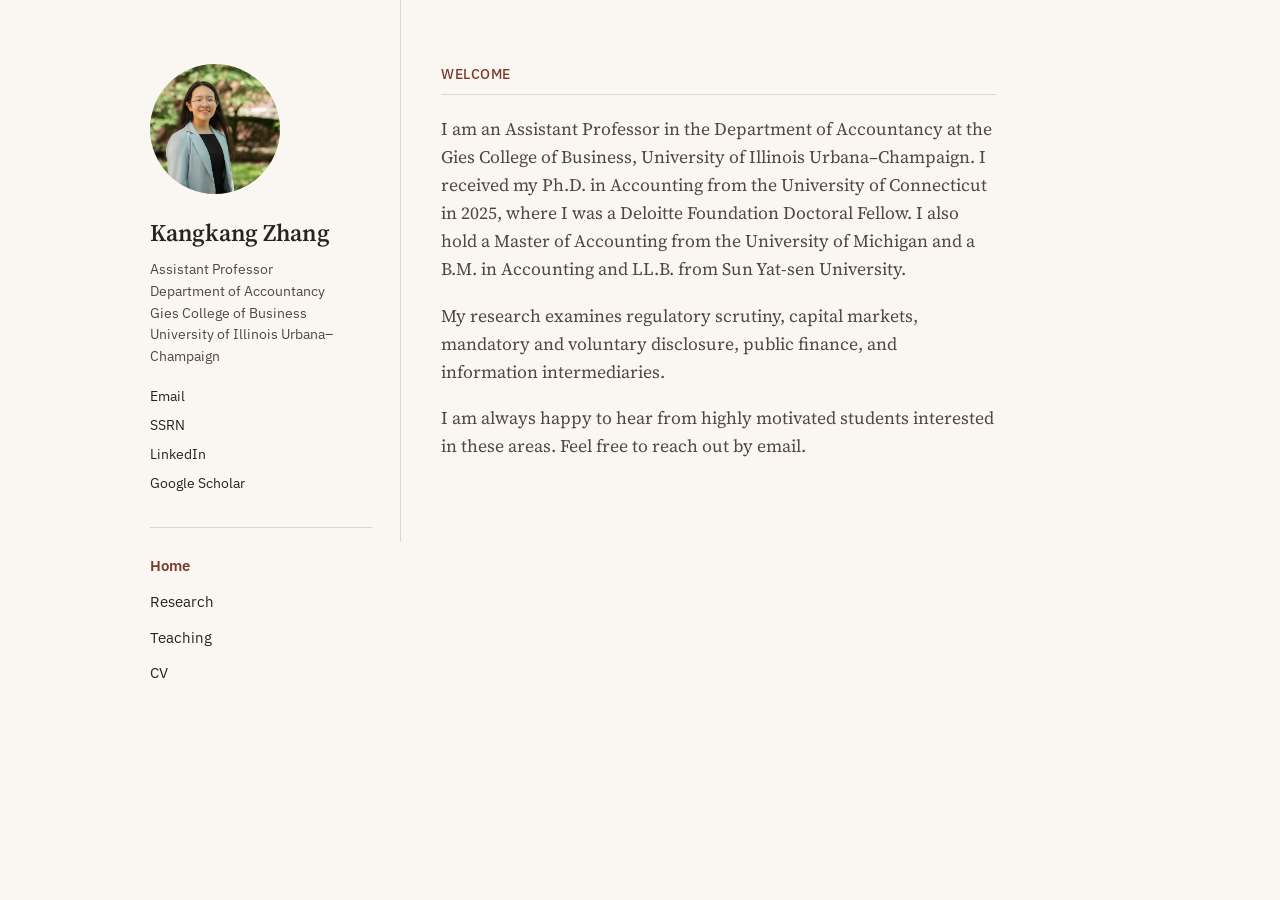
==== index.html @ a30b2885 "Add files via upload" ====
<!DOCTYPE html>
<html lang="en">
<head>
<meta charset="UTF-8">
<meta name="viewport" content="width=device-width, initial-scale=1.0">
<title>Kangkang Zhang</title>
<link rel="preconnect" href="https://fonts.googleapis.com">
<link rel="preconnect" href="https://fonts.gstatic.com" crossorigin>
<link href="https://fonts.googleapis.com/css2?family=Source+Serif+4:opsz,wght@8..60,400;8..60,600&family=IBM+Plex+Sans:wght@400;500&display=swap" rel="stylesheet">
<link rel="stylesheet" href="style.css">
</head>
<body>

<div class="layout">

  <aside class="sidebar">
    <div class="avatar"><img src="photo.jpg" alt="" onerror="this.parentElement.textContent='Add photo.jpg'"></div>
    <h1>Kangkang Zhang</h1>
    <p class="role">Assistant Professor<br>Department of Accountancy<br>Gies College of Business<br>University of Illinois Urbana&ndash;Champaign</p>
    <div class="contact-links">
      <a href="mailto:kkzhang@illinois.edu">Email</a>
      <a href="https://papers.ssrn.com/sol3/cf_dev/AbsByAuth.cfm?per_id=3709389">SSRN</a>
      <a href="https://www.linkedin.com/in/kangkangzhang">LinkedIn</a>
      <a href="https://scholar.google.com/citations?user=HR7FP2oAAAAJ&hl=en">Google Scholar</a>
    </div>
    <nav>
      <a href="index.html" class="active">Home</a>
      <a href="research.html">Research</a>
      <a href="teaching.html">Teaching</a>
      <a href="cv.html">CV</a>
    </nav>
  </aside>

  <main>
    <h2 class="page-title">Welcome</h2>
    <div class="lede">
      <p>
        I am an Assistant Professor in the Department of Accountancy at the Gies College of
        Business, University of Illinois Urbana&ndash;Champaign. I received my Ph.D. in
        Accounting from the University of Connecticut in 2025, where I was a Deloitte
        Foundation Doctoral Fellow. I also hold a Master of Accounting from the University of
        Michigan and a B.M. in Accounting and LL.B. from Sun Yat-sen University.
      </p>
      <p>
        My research examines regulatory scrutiny, capital markets, mandatory and voluntary
        disclosure, public finance, and information intermediaries.
      </p>
      <p>
        I am always happy to hear from highly motivated students interested in these areas. Feel
        free to reach out by email.
      </p>
    </div>
  </main>

</div>

</body>
</html>
---- style.css ----
:root {
  --ink: #262320;
  --ink-soft: #52483f;
  --paper: #faf7f2;
  --rule: #ded5c6;
  --accent: #7a3b2e;
  --serif: "Source Serif 4", Georgia, serif;
  --sans: "IBM Plex Sans", -apple-system, sans-serif;
}

* { box-sizing: border-box; }

body {
  margin: 0;
  background: var(--paper);
  color: var(--ink);
  font-family: var(--serif);
  font-size: 18px;
  line-height: 1.6;
  -webkit-font-smoothing: antialiased;
}

a { color: var(--accent); }

.layout {
  display: flex;
  max-width: 980px;
  margin: 0 auto;
  min-height: 100vh;
  align-items: flex-start;
}

/* Sidebar */
.sidebar {
  width: 250px;
  flex-shrink: 0;
  padding: 64px 28px 40px 0;
  position: sticky;
  top: 0;
}

.avatar {
  width: 130px;
  height: 130px;
  border-radius: 50%;
  background: var(--rule);
  margin-bottom: 20px;
  display: flex;
  align-items: center;
  justify-content: center;
  font-family: var(--sans);
  font-size: 0.75rem;
  color: var(--ink-soft);
  text-align: center;
  overflow: hidden;
}

.avatar img {
  width: 100%;
  height: 100%;
  object-fit: cover;
}

.sidebar h1 {
  font-size: 1.5rem;
  font-weight: 600;
  margin: 0 0 6px;
  letter-spacing: -0.01em;
}

.sidebar .role {
  font-family: var(--sans);
  color: var(--ink-soft);
  font-size: 0.9rem;
  margin: 0 0 20px;
  line-height: 1.5;
}

.sidebar .contact-links {
  font-family: var(--sans);
  font-size: 0.85rem;
  margin-bottom: 32px;
}

.sidebar .contact-links a {
  display: block;
  color: var(--ink);
  text-decoration: none;
  margin-bottom: 6px;
  border-bottom: 1px solid transparent;
}

.sidebar .contact-links a:hover {
  color: var(--accent);
}

.sidebar nav {
  font-family: var(--sans);
  font-size: 0.92rem;
  border-top: 1px solid var(--rule);
  padding-top: 20px;
}

.sidebar nav a {
  display: block;
  color: var(--ink);
  text-decoration: none;
  padding: 6px 0;
}

.sidebar nav a:hover,
.sidebar nav a.active {
  color: var(--accent);
}

.sidebar nav a.active {
  font-weight: 600;
}

/* Main content */
main {
  flex: 1;
  padding: 64px 24px 64px 40px;
  border-left: 1px solid var(--rule);
  max-width: 620px;
}

main h2.page-title {
  font-family: var(--sans);
  font-weight: 500;
  font-size: 0.85rem;
  color: var(--accent);
  margin: 0 0 20px;
  padding-bottom: 8px;
  border-bottom: 1px solid var(--rule);
  text-transform: uppercase;
  letter-spacing: 0.04em;
}

.lede {
  font-size: 1.1rem;
  color: var(--ink-soft);
}

.lede p {
  margin: 0 0 18px;
}

/* Papers */
.paper {
  margin-bottom: 32px;
  padding-bottom: 28px;
  border-bottom: 1px solid var(--rule);
}

.paper:last-child {
  border-bottom: none;
}

.paper h3 {
  font-size: 1.1rem;
  font-weight: 600;
  margin: 0 0 4px;
}

.paper .meta {
  font-family: var(--sans);
  font-size: 0.85rem;
  color: var(--ink-soft);
  margin: 0 0 10px;
}

.paper p {
  margin: 0 0 10px;
}

.paper .links a {
  font-family: var(--sans);
  font-size: 0.85rem;
  margin-right: 14px;
}

/* Teaching */
.course {
  margin-bottom: 24px;
  padding-bottom: 20px;
  border-bottom: 1px solid var(--rule);
}

.course:last-child {
  border-bottom: none;
}

.course h3 {
  font-size: 1.05rem;
  font-weight: 600;
  margin: 0 0 4px;
}

.course .meta {
  font-family: var(--sans);
  font-size: 0.85rem;
  color: var(--ink-soft);
  margin: 0 0 8px;
}

/* CV page */
.cv-box {
  font-family: var(--sans);
  border: 1px solid var(--rule);
  padding: 24px;
  border-radius: 4px;
}

.cv-box a.download-btn {
  display: inline-block;
  background: var(--accent);
  color: var(--paper);
  text-decoration: none;
  padding: 10px 18px;
  font-size: 0.9rem;
  border-radius: 3px;
  margin-top: 10px;
}

.cv-box p {
  margin: 0 0 4px;
}

/* Mobile */
@media (max-width: 760px) {
  .layout {
    flex-direction: column;
  }
  .sidebar {
    width: 100%;
    position: static;
    padding: 40px 24px 24px;
  }
  main {
    border-left: none;
    border-top: 1px solid var(--rule);
    padding: 32px 24px 56px;
    max-width: 100%;
  }
  .sidebar nav {
    display: flex;
    gap: 18px;
    border-top: none;
    padding-top: 0;
  }
  .sidebar nav a {
    padding: 0;
  }
}
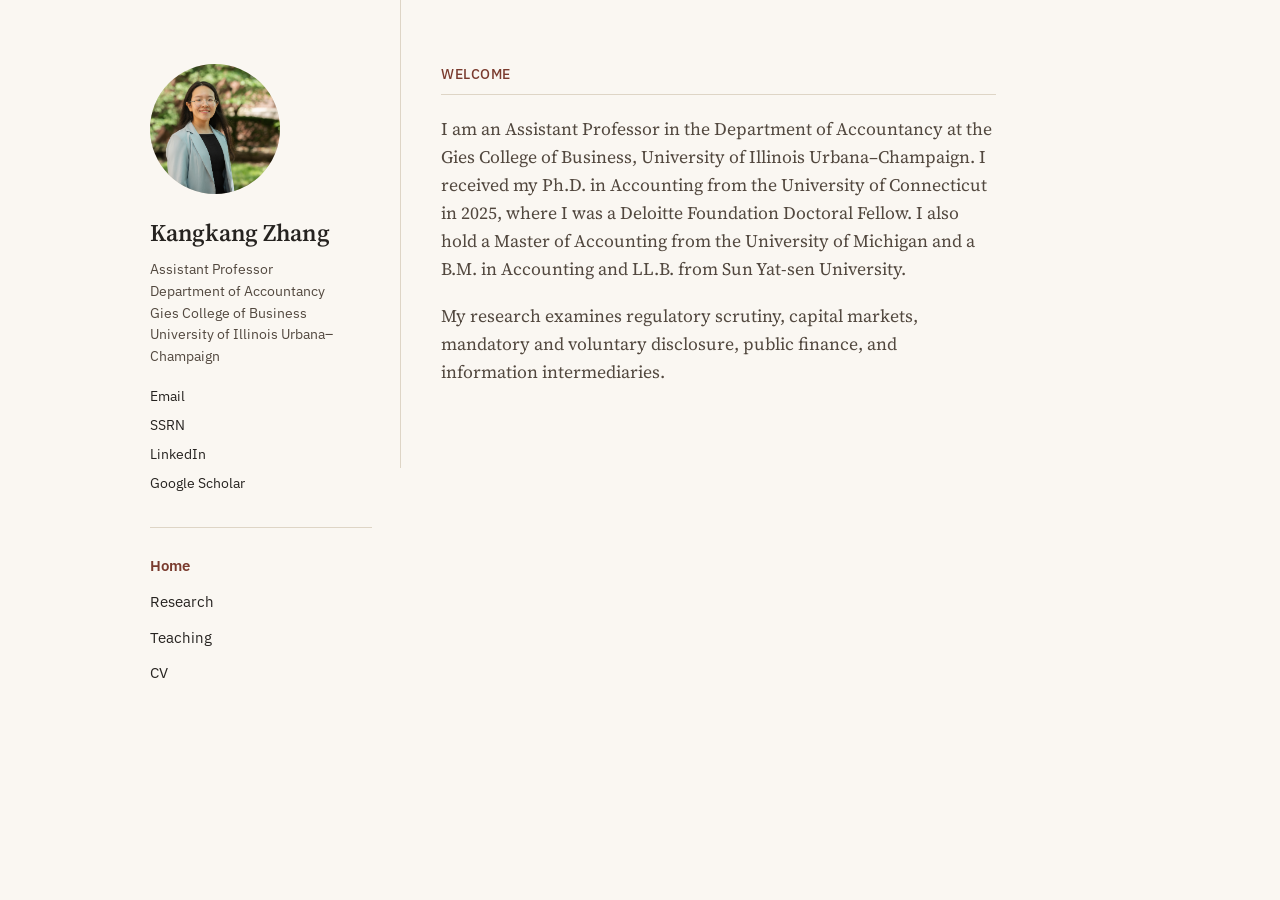
==== commit aff073ba: "Update index.html" ====
--- a/index.html
+++ b/index.html
@@ -45,9 +45,6 @@
         My research examines regulatory scrutiny, capital markets, mandatory and voluntary
         disclosure, public finance, and information intermediaries.
       </p>
-      <p>
-        I am always happy to hear from highly motivated students interested in these areas. Feel
-        free to reach out by email.
       </p>
     </div>
   </main>
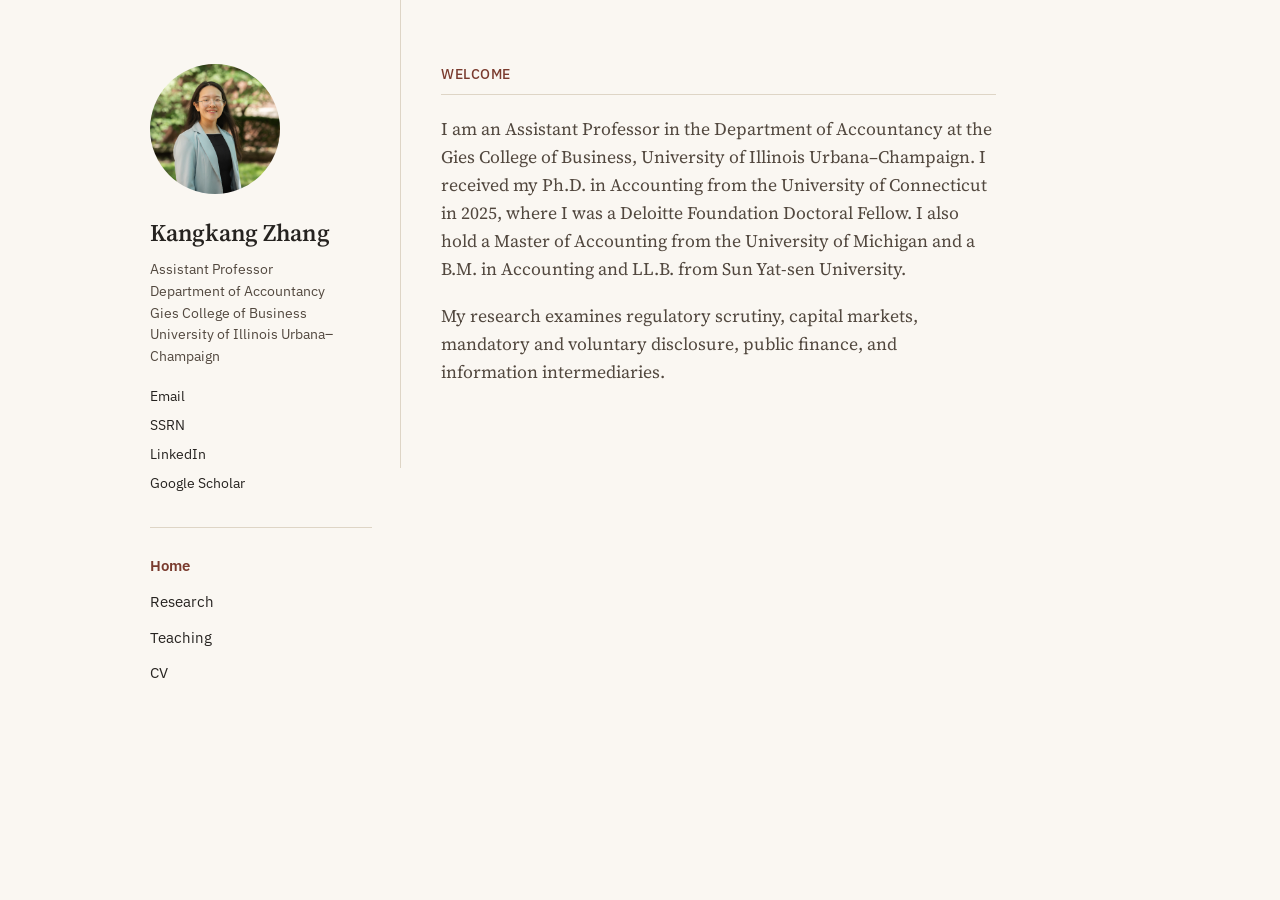
==== commit 90552042: "Update index.html" ====
--- a/index.html
+++ b/index.html
@@ -50,6 +50,6 @@
   </main>
 
 </div>
-
+<script data-goatcounter="https://kkokdari.goatcounter.com/count" async src="//gc.zgo.at/count.js"></script> 
 </body>
 </html>
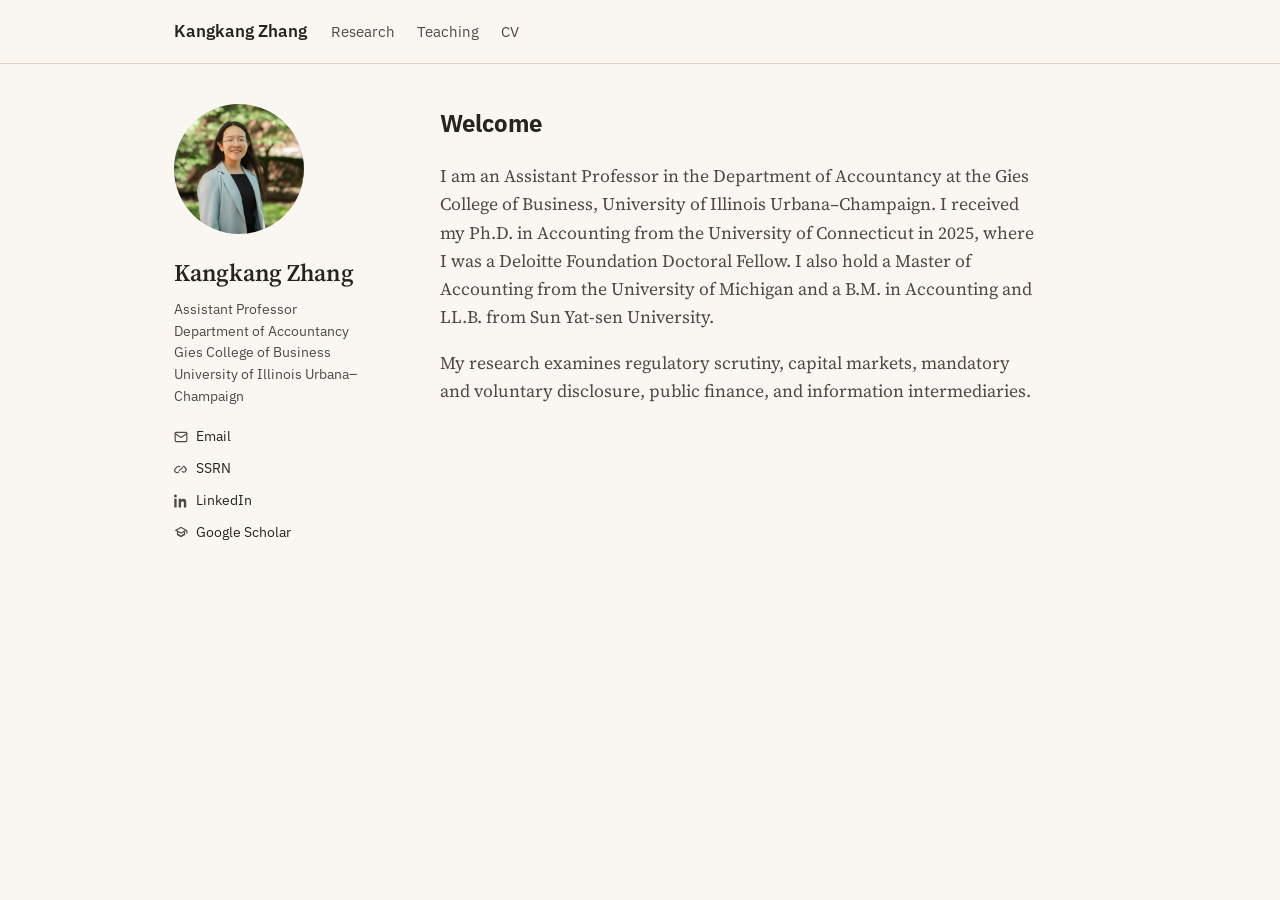
==== commit 84201727: "Add files via upload" ====
--- a/index.html
+++ b/index.html
@@ -11,6 +11,17 @@
 </head>
 <body>
 
+<header class="topbar">
+  <div class="topbar-inner">
+    <a href="index.html" class="topbar-name">Kangkang Zhang</a>
+    <nav class="topnav">
+      <a href="research.html">Research</a>
+      <a href="teaching.html">Teaching</a>
+      <a href="cv.html">CV</a>
+    </nav>
+  </div>
+</header>
+
 <div class="layout">
 
   <aside class="sidebar">
@@ -18,17 +29,11 @@
     <h1>Kangkang Zhang</h1>
     <p class="role">Assistant Professor<br>Department of Accountancy<br>Gies College of Business<br>University of Illinois Urbana&ndash;Champaign</p>
     <div class="contact-links">
-      <a href="mailto:kkzhang@illinois.edu">Email</a>
-      <a href="https://papers.ssrn.com/sol3/cf_dev/AbsByAuth.cfm?per_id=3709389">SSRN</a>
-      <a href="https://www.linkedin.com/in/kangkangzhang">LinkedIn</a>
-      <a href="https://scholar.google.com/citations?user=HR7FP2oAAAAJ&hl=en">Google Scholar</a>
+      <a href="mailto:kkzhang@illinois.edu"><svg class="icon" viewBox="0 0 24 24" width="14" height="14" fill="none" stroke="currentColor" stroke-width="2" stroke-linecap="round" stroke-linejoin="round"><rect x="2" y="4" width="20" height="16" rx="2"></rect><path d="M2 6l10 7 10-7"></path></svg><span>Email</span></a>
+      <a href="https://papers.ssrn.com/sol3/cf_dev/AbsByAuth.cfm?per_id=3709389"><svg class="icon" viewBox="0 0 24 24" width="14" height="14" fill="none" stroke="currentColor" stroke-width="2" stroke-linecap="round" stroke-linejoin="round"><path d="M9.5 14.5l5-5"></path><path d="M8 17a4 4 0 01-5.66-5.66l3-3A4 4 0 0110 8"></path><path d="M14 16a4 4 0 005.66-5.66l-3-3A4 4 0 0016 8"></path></svg><span>SSRN</span></a>
+      <a href="https://www.linkedin.com/in/kangkangzhang"><svg class="icon" viewBox="0 0 24 24" width="14" height="14" fill="currentColor"><path d="M4.98 3.5C4.98 4.88 3.87 6 2.5 6S0 4.88 0 3.5 1.12 1 2.5 1s2.48 1.12 2.48 2.5zM.5 8h4v15h-4V8zM8.5 8h3.83v2.05h.05c.53-1.01 1.84-2.05 3.79-2.05 4.05 0 4.8 2.67 4.8 6.14V23h-4v-6.88c0-1.64-.03-3.75-2.29-3.75-2.3 0-2.65 1.79-2.65 3.64V23h-4V8z"></path></svg><span>LinkedIn</span></a>
+      <a href="https://scholar.google.com/citations?user=HR7FP2oAAAAJ&hl=en"><svg class="icon" viewBox="0 0 24 24" width="14" height="14" fill="currentColor"><path d="M12 3L1 9l4 2.18v6L12 21l7-3.82v-6L21 9v6h2V9L12 3zm6.82 6L12 12.72 5.18 9 12 5.28 18.82 9zM17 15.2L12 18l-5-2.8v-2.9l5 2.73 5-2.73v2.9z"></path></svg><span>Google Scholar</span></a>
     </div>
-    <nav>
-      <a href="index.html" class="active">Home</a>
-      <a href="research.html">Research</a>
-      <a href="teaching.html">Teaching</a>
-      <a href="cv.html">CV</a>
-    </nav>
   </aside>
 
   <main>
@@ -45,11 +50,10 @@
         My research examines regulatory scrutiny, capital markets, mandatory and voluntary
         disclosure, public finance, and information intermediaries.
       </p>
-      </p>
     </div>
   </main>
 
 </div>
-<script data-goatcounter="https://kkokdari.goatcounter.com/count" async src="//gc.zgo.at/count.js"></script> 
+<script data-goatcounter="https://kkokdari.goatcounter.com/count" async src="//gc.zgo.at/count.js"></script>
 </body>
 </html>
--- a/style.css
+++ b/style.css
@@ -22,21 +22,64 @@
 
 a { color: var(--accent); }
 
-.layout {
-  display: flex;
+/* Top bar */
+.topbar {
+  border-bottom: 1px solid var(--rule);
+}
+
+.topbar-inner {
   max-width: 980px;
   margin: 0 auto;
-  min-height: 100vh;
+  padding: 18px 24px;
+  display: flex;
+  align-items: center;
+  flex-wrap: wrap;
+  gap: 24px;
+}
+
+.topbar-name {
+  font-family: var(--sans);
+  font-weight: 600;
+  font-size: 1.05rem;
+  color: var(--ink);
+  text-decoration: none;
+}
+
+.topnav {
+  display: flex;
+  gap: 22px;
+  font-family: var(--sans);
+  font-size: 0.92rem;
+}
+
+.topnav a {
+  color: var(--ink-soft);
+  text-decoration: none;
+}
+
+.topnav a:hover,
+.topnav a.active {
+  color: var(--accent);
+}
+
+.topnav a.active {
+  font-weight: 600;
+}
+
+/* Layout */
+.layout {
+  display: flex;
+  max-width: 980px;
+  margin: 0 auto;
   align-items: flex-start;
+  gap: 40px;
 }
 
 /* Sidebar */
 .sidebar {
   width: 250px;
   flex-shrink: 0;
-  padding: 64px 28px 40px 0;
-  position: sticky;
-  top: 0;
+  padding: 40px 0 40px 24px;
 }
 
 .avatar {
@@ -79,62 +122,43 @@
 .sidebar .contact-links {
   font-family: var(--sans);
   font-size: 0.85rem;
-  margin-bottom: 32px;
 }
 
 .sidebar .contact-links a {
-  display: block;
-  color: var(--ink);
-  text-decoration: none;
-  margin-bottom: 6px;
-  border-bottom: 1px solid transparent;
+  display: flex;
+  align-items: center;
+  gap: 8px;
+  color: var(--ink);
+  text-decoration: none;
+  margin-bottom: 10px;
 }
 
 .sidebar .contact-links a:hover {
   color: var(--accent);
 }
 
-.sidebar nav {
-  font-family: var(--sans);
-  font-size: 0.92rem;
-  border-top: 1px solid var(--rule);
-  padding-top: 20px;
-}
-
-.sidebar nav a {
-  display: block;
-  color: var(--ink);
-  text-decoration: none;
-  padding: 6px 0;
-}
-
-.sidebar nav a:hover,
-.sidebar nav a.active {
+.sidebar .contact-links .icon {
+  flex-shrink: 0;
+  color: var(--ink-soft);
+}
+
+.sidebar .contact-links a:hover .icon {
   color: var(--accent);
-}
-
-.sidebar nav a.active {
-  font-weight: 600;
 }
 
 /* Main content */
 main {
   flex: 1;
-  padding: 64px 24px 64px 40px;
-  border-left: 1px solid var(--rule);
+  padding: 40px 24px 64px 0;
   max-width: 620px;
 }
 
 main h2.page-title {
   font-family: var(--sans);
-  font-weight: 500;
-  font-size: 0.85rem;
-  color: var(--accent);
+  font-weight: 700;
+  font-size: 1.5rem;
+  color: var(--ink);
   margin: 0 0 20px;
-  padding-bottom: 8px;
-  border-bottom: 1px solid var(--rule);
-  text-transform: uppercase;
-  letter-spacing: 0.04em;
 }
 
 .lede {
@@ -229,27 +253,18 @@
 
 /* Mobile */
 @media (max-width: 760px) {
+  .topbar-inner {
+    padding: 16px 20px;
+  }
   .layout {
     flex-direction: column;
   }
   .sidebar {
     width: 100%;
-    position: static;
-    padding: 40px 24px 24px;
+    padding: 32px 24px 24px;
   }
   main {
-    border-left: none;
-    border-top: 1px solid var(--rule);
     padding: 32px 24px 56px;
     max-width: 100%;
   }
-  .sidebar nav {
-    display: flex;
-    gap: 18px;
-    border-top: none;
-    padding-top: 0;
-  }
-  .sidebar nav a {
-    padding: 0;
-  }
-}
+}
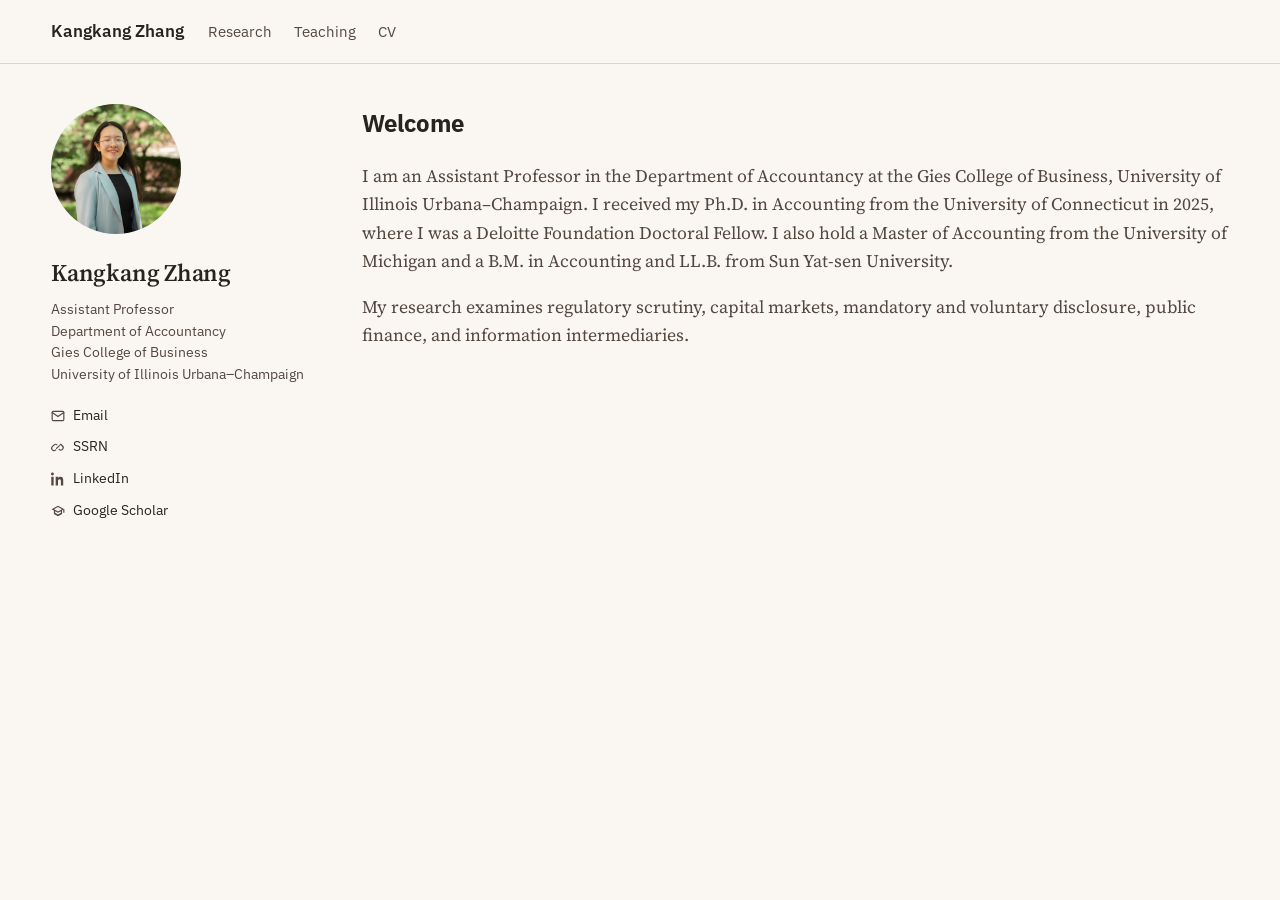
==== commit 357390ae: "Add files via upload" ====
--- a/index.html
+++ b/index.html
@@ -3,11 +3,47 @@
 <head>
 <meta charset="UTF-8">
 <meta name="viewport" content="width=device-width, initial-scale=1.0">
-<title>Kangkang Zhang</title>
+<title>Kangkang Zhang | Assistant Professor, University of Illinois at Urbana-Champaign Department of Accountancy</title>
+<meta name="description" content="Kangkang Zhang is an Assistant Professor of Accountancy at the Gies College of Business, University of Illinois Urbana&ndash;Champaign, researching regulatory scrutiny, capital markets, and mandatory/voluntary disclosure.">
+<link rel="canonical" href="https://kangkang-zhang.github.io/">
+<meta property="og:type" content="website">
+<meta property="og:site_name" content="Kangkang Zhang">
+<meta property="og:title" content="Kangkang Zhang | Assistant Professor, University of Illinois at Urbana-Champaign Department of Accountancy">
+<meta property="og:description" content="Assistant Professor of Accountancy at the Gies College of Business, University of Illinois Urbana&ndash;Champaign. Research on regulatory scrutiny, capital markets, and disclosure.">
+<meta property="og:url" content="https://kangkang-zhang.github.io/">
+<meta property="og:image" content="https://kangkang-zhang.github.io/photo.jpg">
+<meta name="twitter:card" content="summary">
+<meta name="twitter:title" content="Kangkang Zhang | Assistant Professor, University of Illinois at Urbana-Champaign Department of Accountancy">
+<meta name="twitter:description" content="Assistant Professor of Accountancy at the Gies College of Business, University of Illinois Urbana&ndash;Champaign.">
+<meta name="twitter:image" content="https://kangkang-zhang.github.io/photo.jpg">
 <link rel="preconnect" href="https://fonts.googleapis.com">
 <link rel="preconnect" href="https://fonts.gstatic.com" crossorigin>
 <link href="https://fonts.googleapis.com/css2?family=Source+Serif+4:opsz,wght@8..60,400;8..60,600&family=IBM+Plex+Sans:wght@400;500&display=swap" rel="stylesheet">
 <link rel="stylesheet" href="style.css">
+<script type="application/ld+json">
+{
+  "@context": "https://schema.org",
+  "@type": "Person",
+  "name": "Kangkang Zhang",
+  "url": "https://kangkang-zhang.github.io/",
+  "image": "https://kangkang-zhang.github.io/photo.jpg",
+  "jobTitle": "Assistant Professor of Accountancy",
+  "worksFor": {
+    "@type": "CollegeOrUniversity",
+    "name": "Gies College of Business, University of Illinois Urbana-Champaign"
+  },
+  "alumniOf": [
+    { "@type": "CollegeOrUniversity", "name": "University of Connecticut" },
+    { "@type": "CollegeOrUniversity", "name": "University of Michigan" },
+    { "@type": "CollegeOrUniversity", "name": "Sun Yat-sen University" }
+  ],
+  "sameAs": [
+    "https://papers.ssrn.com/sol3/cf_dev/AbsByAuth.cfm?per_id=3709389",
+    "https://www.linkedin.com/in/kangkangzhang",
+    "https://scholar.google.com/citations?user=HR7FP2oAAAAJ&hl=en"
+  ]
+}
+</script>
 </head>
 <body>
 
--- a/style.css
+++ b/style.css
@@ -28,13 +28,14 @@
 }
 
 .topbar-inner {
-  max-width: 980px;
+  max-width: 1400px;
   margin: 0 auto;
-  padding: 18px 24px;
+  padding: 18px clamp(24px, 4vw, 56px);
   display: flex;
   align-items: center;
   flex-wrap: wrap;
   gap: 24px;
+  box-sizing: border-box;
 }
 
 .topbar-name {
@@ -69,17 +70,19 @@
 /* Layout */
 .layout {
   display: flex;
-  max-width: 980px;
+  max-width: 1400px;
   margin: 0 auto;
   align-items: flex-start;
-  gap: 40px;
+  gap: clamp(24px, 4vw, 64px);
+  padding: 0 clamp(24px, 4vw, 56px);
+  box-sizing: border-box;
 }
 
 /* Sidebar */
 .sidebar {
-  width: 250px;
+  width: 260px;
   flex-shrink: 0;
-  padding: 40px 0 40px 24px;
+  padding: 40px 0;
 }
 
 .avatar {
@@ -149,11 +152,16 @@
 /* Main content */
 main {
   flex: 1;
-  padding: 40px 24px 64px 0;
-  max-width: 620px;
-}
-
-main h2.page-title {
+  min-width: 0;
+  padding: 40px 0 64px;
+}
+
+main .lede,
+main .paper p {
+  max-width: 900px;
+}
+
+main .page-title {
   font-family: var(--sans);
   font-weight: 700;
   font-size: 1.5rem;
@@ -258,13 +266,13 @@
   }
   .layout {
     flex-direction: column;
+    padding: 0 20px;
   }
   .sidebar {
     width: 100%;
-    padding: 32px 24px 24px;
+    padding: 32px 0 24px;
   }
   main {
-    padding: 32px 24px 56px;
-    max-width: 100%;
-  }
-}
+    padding: 32px 0 56px;
+  }
+}
